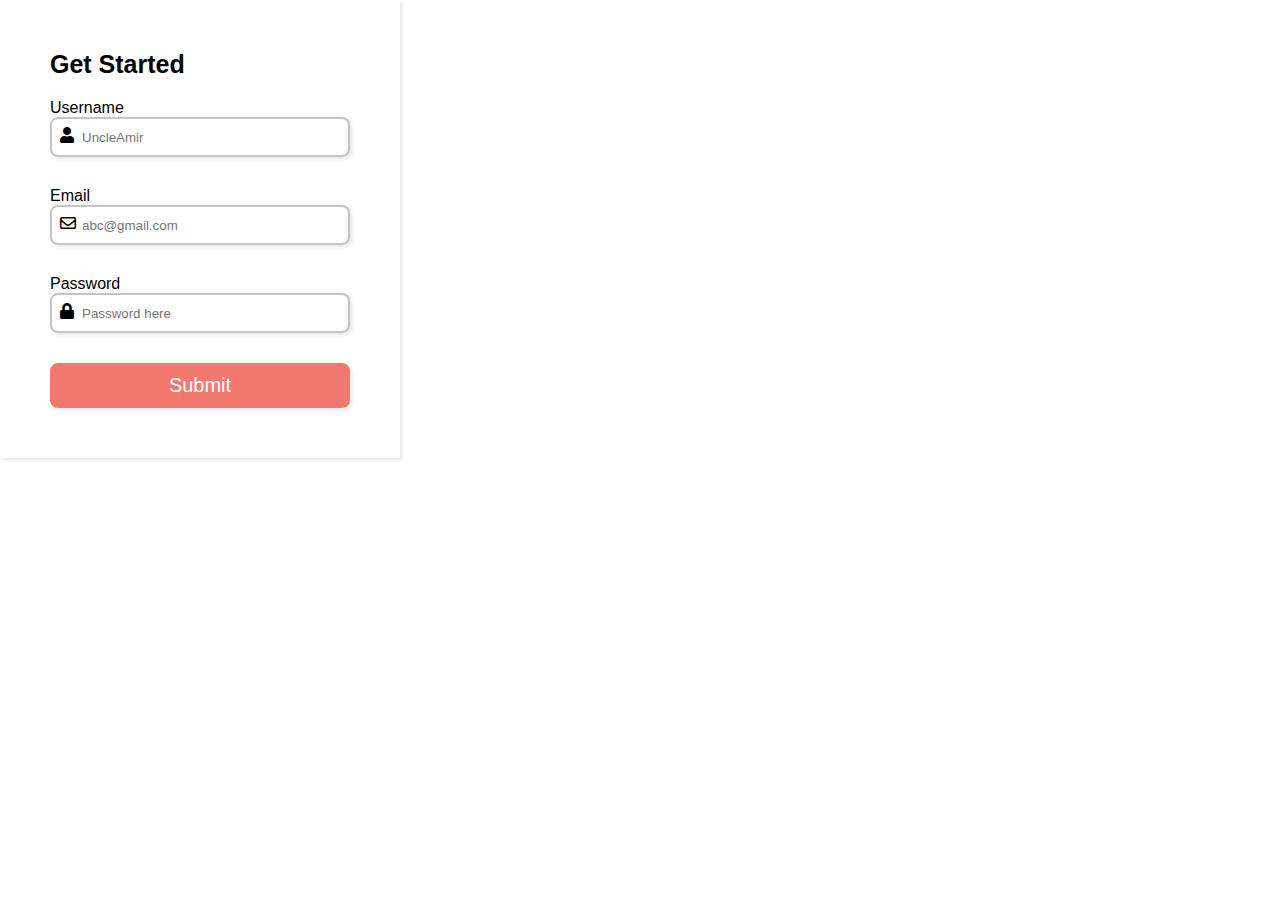
==== Form Validation/index.html @ d7162a3f "initial commit" ====
<!DOCTYPE html>
<html lang="en">
<head>
    <meta charset="UTF-8">
    <meta http-equiv="X-UA-Compatible" content="IE=edge">
    <meta name="viewport" content="width=device-width, initial-scale=1.0">
    <link rel="stylesheet" href="./main.css">
    <link rel="stylesheet" href="https://cdnjs.cloudflare.com/ajax/libs/font-awesome/5.15.4/css/all.min.css"
        crossorigin="anonymous" />
    <title>Form Validation Project</title>
</head>
<body>
    <div class="container">
        <form id="form">
            <div class="title">Get Started</div>

            <!-- User Name Input -->
            <div>
                <label for="username">Username</label>
                <i class="fas fa-user"></i>

                <input type="text" name="username" id="username" placeholder="UncleAmir"/>

                <i class="fas fa-exclamation-circle failure-icon"></i>
                <i class="far fa-check-circle success-icon"></i>
                <div class="error"></div>
            </div>

            <!-- Email Input -->
            <div>
                <label for="email">Email</label>
                <i class="far fa-envelope"></i>

                <input type="email" name="email" id="email" placeholder="abc@gmail.com"/>

                <i class="fas fa-exclamation-circle failure-icon"></i>
                <i class="far fa-check-circle success-icon"></i>

                <div class="error"></div>
            </div>

            <!-- Password Input -->
            <div>
                <label for="password">Password</label>
                <i class="fas fa-lock"></i>

                <input type="password" name="password" id="password" placeholder="Password here">

                <i class="fas fa-exclamation-circle failure-icon"></i>
                <i class="far fa-check-circle success-icon"></i>
            </div>

            <button id="btn" type="submit">Submit</button>
        </form>
    </div>
    <script src="./scripts.js"></script>
</body>
</html>
---- Form Validation/main.css ----
* {
  margin: 0;
  padding: 0;
  box-sizing: border-box;
}

body {
  font-family: sans-serif;
}

form {
  display: flex;
  flex-direction: column;
  justify-content: center;
  max-width: 400px;
  box-shadow: 2px 2px 4px rgba(0, 0, 0, 0.1);
  padding: 50px;
}

.title {
  font-size: 25px;
  font-weight: bold;
  margin-bottom: 20px;
}

label {
  display: block;
  margin-bottom: 5x;
}

form div input {
  width: 100%;
  height: 40px;
  border-radius: 8px;
  outline: none;
  border: 2px solid #c4c4c4;
  padding: 0 30px;
  box-shadow: 2px 2px 4px rgba(0, 0, 0, 0.1);
}

form div {
  position: relative;
  margin-bottom: 15px;
}

input:focus {
  border: 2px solid #f2596e;
}

form div i {
  position: absolute;
  padding: 10px;
}

.failure-icon,
.error {
  color: red;
}

.success-icon {
  color: green;
}

.error {
  font-size: 14.5px;
  margin-top: 5px;
}

.success-icon,
.failure-icon {
  right: 0;
  opacity: 0;
}

button {
  margin-top: 15px;
  width: 100%;
  height: 45px;
  background-color: #f2796e;
  border: 2px solid #f2796e;
  border-radius: 8px;
  color: #fff;
  font-size: 20px;
  cursor: pointer;
  box-shadow: 2px 2px 4px rgba(0, 0, 0, 0.1);
  transition: all 0.1s ease;
}

button:hover {
  opacity: 0.8;
}
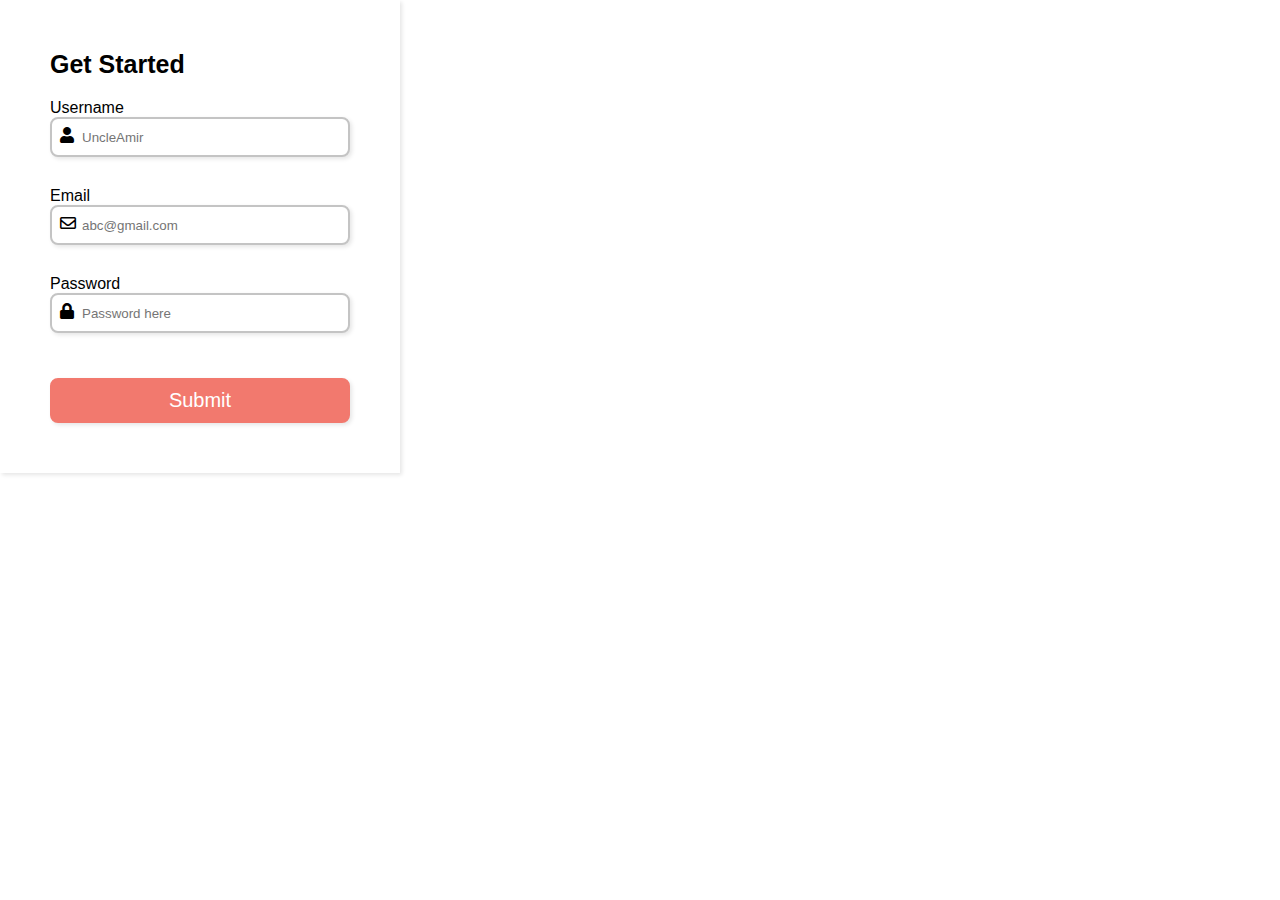
==== commit ff857b93: "Applying basic validation" ====
--- a/Form Validation/index.html
+++ b/Form Validation/index.html
@@ -44,10 +44,11 @@
                 <label for="password">Password</label>
                 <i class="fas fa-lock"></i>
 
-                <input type="password" name="password" id="password" placeholder="Password here">
+                <input type="password" name="password" id="password" placeholder="Password here" />
 
                 <i class="fas fa-exclamation-circle failure-icon"></i>
                 <i class="far fa-check-circle success-icon"></i>
+                <div class="error"></div>
             </div>
 
             <button id="btn" type="submit">Submit</button>
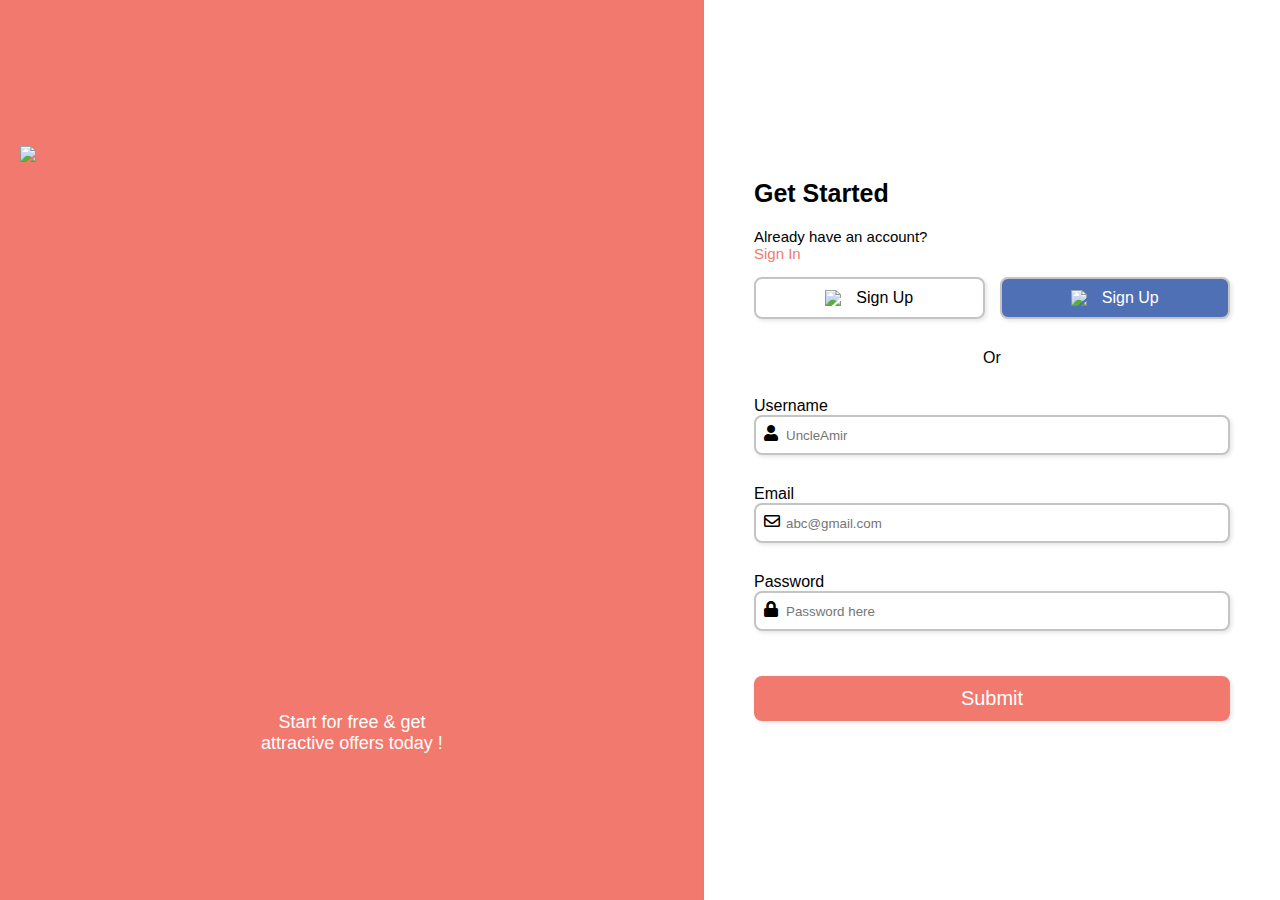
==== commit d41c861e: "validation added. Responsive check." ====
--- a/Form Validation/index.html
+++ b/Form Validation/index.html
@@ -11,8 +11,42 @@
 </head>
 <body>
     <div class="container">
+        <div class="content">
+            <div class="logo">
+                <img src="https://svgshare.com/i/_go.svg">
+            </div>
+
+            <div class="image"></div>
+            <div class="text">
+                Start for free & get <br />
+                attractive offers today !
+            </div>
+        </div>
+
         <form id="form">
-            <div class="title">Get Started</div>
+            <!-- Social Media icons -->
+            <div class="social">
+                <div class="title">Get Started</div>
+
+                <div class="question">
+                    Already have an account? <br/>
+                    <span>Sign In</span>
+                </div>
+                <div class="btn">
+                    <div class="btn-1">
+                        <img src="https://img.icons8.com/color/30/000000/google-logo.png">
+                        Sign Up
+                    </div>
+                    <div class="btn-2">
+                        <img src="https://img.icons8.com/ios-filled/30/ffffff/facebook-new.png">
+                        Sign Up
+                    </div>
+                </div>
+
+                <div class="or">Or</div>
+            </div>
+
+            
 
             <!-- User Name Input -->
             <div>
--- a/Form Validation/main.css
+++ b/Form Validation/main.css
@@ -44,7 +44,7 @@
 }
 
 input:focus {
-  border: 2px solid #f2596e;
+  border: 2px solid #f2796e;
 }
 
 form div i {
@@ -89,3 +89,103 @@
 button:hover {
   opacity: 0.8;
 }
+
+.btn {
+  display: flex;
+  flex-direction: row;
+  justify-content: space-between;
+  gap: 15px;
+}
+
+.btn-1,
+.btn-2 {
+  padding: 10px 5px;
+  width: 100%;
+  display: flex;
+  gap: 15px;
+  justify-content: center;
+  align-items: center;
+  border: 2px solid #c4c4c4;
+  border-radius: 8px;
+  box-shadow: 2px 2px 4px rgba(0, 0, 0, 0.1);
+  cursor: pointer;
+}
+
+.btn-2 {
+  background-color: #4f70b5;
+  color: white;
+}
+
+.or {
+  text-align: center;
+}
+
+.question {
+  font-size: 15px;
+}
+span {
+  color: #f2796e;
+  cursor: pointer;
+}
+
+.container {
+  display: flex;
+  flex-direction: row;
+}
+
+.content {
+  display: flex;
+  flex-direction: column;
+  justify-content: space-around;
+  background-color: #f2796e;
+  width: 55%;
+  min-height: 100vh;
+  padding: 10px 20px;
+}
+form {
+  width: 45%;
+  max-width: none;
+}
+
+.image {
+  background-image: url("./images/_gZ.svg");
+  background-repeat: no-repeat;
+  background-size: contain;
+  background-position: center;
+  height: 65%px;
+}
+
+.text {
+  text-align: center;
+  color: white;
+  font-size: 18px;
+}
+
+form {
+  width: 45%;
+  max-width: none;
+}
+
+@media (max-width: 900px) {
+  .container {
+    flex-direction: column;
+  }
+
+  form,
+  .content {
+    width: 100%;
+  }
+
+  .btn {
+    flex-direction: column;
+  }
+  .image {
+    height: 70vh;
+  }
+}
+
+@media (max-width: 425px) {
+  form {
+    padding: 20px;
+  }
+}
